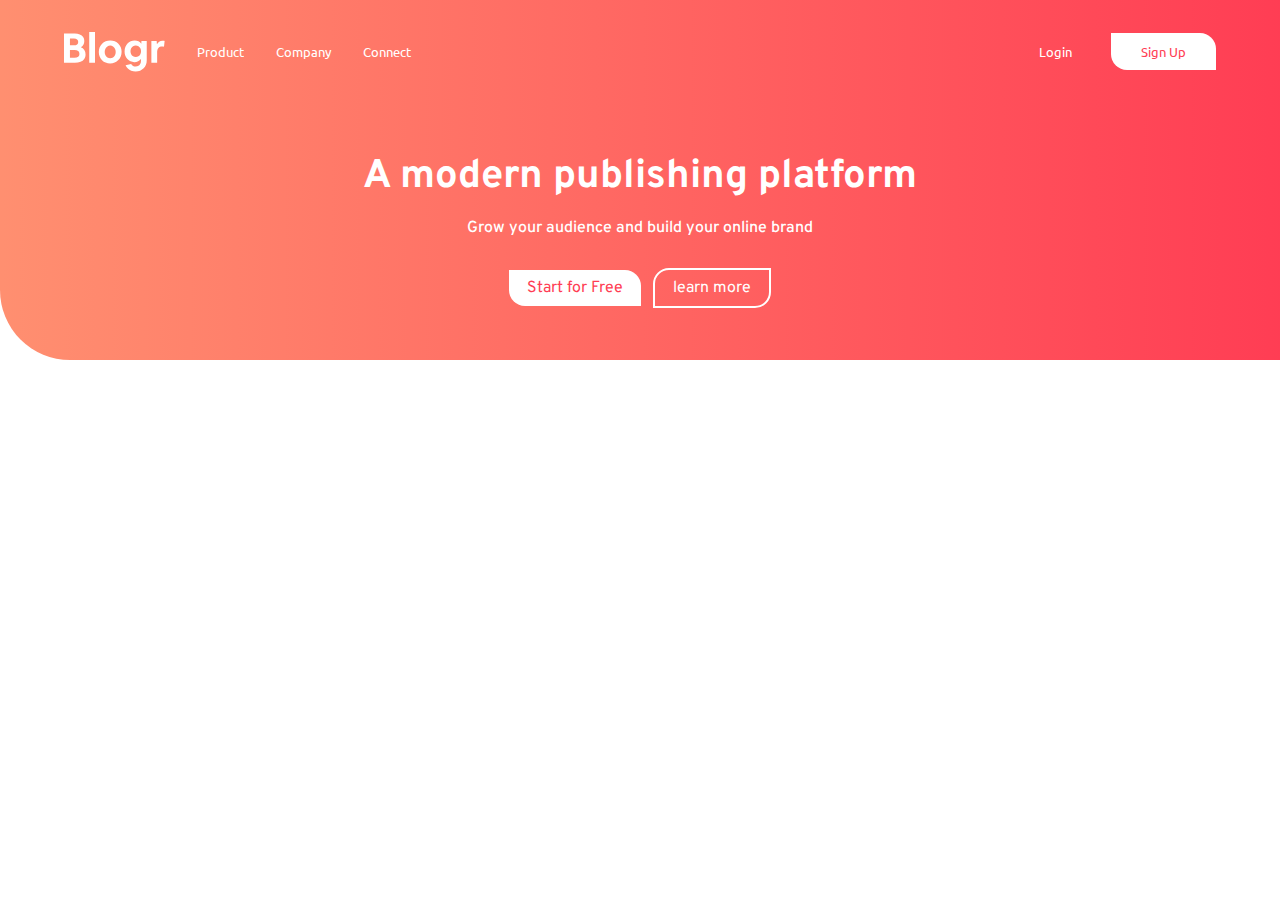
==== blogr-landing-page-main/index.html @ 1c1ccd76 "first commit" ====
<!DOCTYPE html>
<html lang="en">
<head>
  <meta charset="UTF-8">
  <meta name="viewport" content="width=device-width, initial-scale=1.0"> <!-- displays site properly based on user's device -->

  <link rel="icon" type="image/png" sizes="32x32" href="./images/favicon-32x32.png">
  <link rel="stylesheet" href="style.css">
  <link rel="preconnect" href="https://fonts.googleapis.com">
  <link rel="preconnect" href="https://fonts.gstatic.com" crossorigin>
  <link href="https://fonts.googleapis.com/css2?family=Overpass:wght@300;600&family=Ubuntu:wght@400;500;700&display=swap" rel="stylesheet">
  
  <title>Frontend Mentor | [Blogr]</title>

  <!-- Feel free to remove these styles or customise in your own stylesheet 👍 -->
  <style>

  </style>
</head>
<body>

  <header>
    <div class="header-container">
      <div class="navbar">
        <div class="nav">
          <img src="./images/logo.svg" alt="">
          <ul class="nav-links">
            <li>
              <a href="#">Product</a>
            </li>
            <li>
              <a href="#">Company</a>
            </li>
            <li>
              <a href="#">Connect</a>
            </li>
          </ul>
        </div>

        <div class="cta">
          <a href="#">Login</a>
          <a href="#" class="sign-up">Sign Up</a>
        </div>
      </div>
      <div class="main-hero">
        <h1>A modern publishing platform</h1>
        <p>Grow your audience and build your online brand</p>
        <div class="buttons">
          <a href="#" class="startBtn">Start for Free</a>
          <a href="#" class="learnBtn">learn more</a>
        </div>
      </div>
    </div>
  </header> 

  

  




  <script src="app.js"></script>
</body>
</html>
---- blogr-landing-page-main/style.css ----
:root {
  --CTA-text: hsl(356, 100%, 66%);
  --CTA-hover-background: hsl(355, 100%, 74%);
  --headings: hsl(208, 49%, 24%);
  --text: hsl(0, 0%, 100%);
  --footer-text: hsl(240, 2%, 79%);
  --body-copy: hsl(207, 13%, 34%);
  --footer-background: hsl(240, 10%, 16%);
  --nav-gradient-light-red: hsl(13, 100%, 72%);
  --nav-gradient-red: hsl(353, 100%, 62%);
  --bg-gradient-grey-blue: hsl(237, 17%, 21%);
  --bg-gradient-blue: hsl(237, 23%, 32%);

  --overpass-font: 'Overpass', sans-serif;
  --ubuntu-font: 'Ubuntu', sans-serif;
}

* {
  margin: 0;
  padding: 0;
  box-sizing: border-box;
}

html {
  font-size: 100%;
}

.header-container {
  padding: 2em 4em;
}
header .navbar {
  display: flex;
  justify-content: space-between;
  align-items: center;
  font-size: 0.8rem;
}

header .navbar .nav {
  display: flex;
}

header .navbar .nav .nav-links {
  display: flex;
  align-items: center;
}

header .navbar .nav .nav-links {
  list-style: none;
}

header .navbar img {
  margin-right: 16px;
}

header .navbar a {
  list-style: none;
  text-decoration: none;
  color: var(--text);
  font-family: var(--ubuntu-font);
  padding: 16px;
}

header {
 height: 40vh;
  border-bottom-left-radius: 70px;
  background: linear-gradient(to right, hsl(13, 100%, 72%), hsl(353, 100%, 62%));
}

header .cta .sign-up  {
  margin-left: 20px;
  background-color: var(--text);
  padding: 10px 30px;
  border-bottom-left-radius: 16px;
  border-top-right-radius: 16px;
  color: var(--nav-gradient-red)
}

.main-hero {
  text-align: center;
  margin: 5em;
  font-family: var(--overpass-font);
}

.main-hero h1 {
  font-size: 2.5rem;
  color: var(--text);
}

.main-hero p {
  margin-top: 1em;
  font-weight: 500;
  color: var(--text);
}

.main-hero .buttons {
  margin-top: 2.5em;
}

.buttons .startBtn, .learnBtn {
  text-decoration: none;
}

.buttons .startBtn {
  background-color: var(--text);
  padding: 8px 18px;
  border-bottom-left-radius: 16px;
  border-top-right-radius: 16px;
  color: var(--nav-gradient-red)
}

.buttons .learnBtn {
  border: 2px solid var(--text);
  padding: 8px 18px;
  margin-left: 0.5em;
  border-top-left-radius: 16px;
  border-bottom-right-radius: 16px;
  color: var(--text);
}
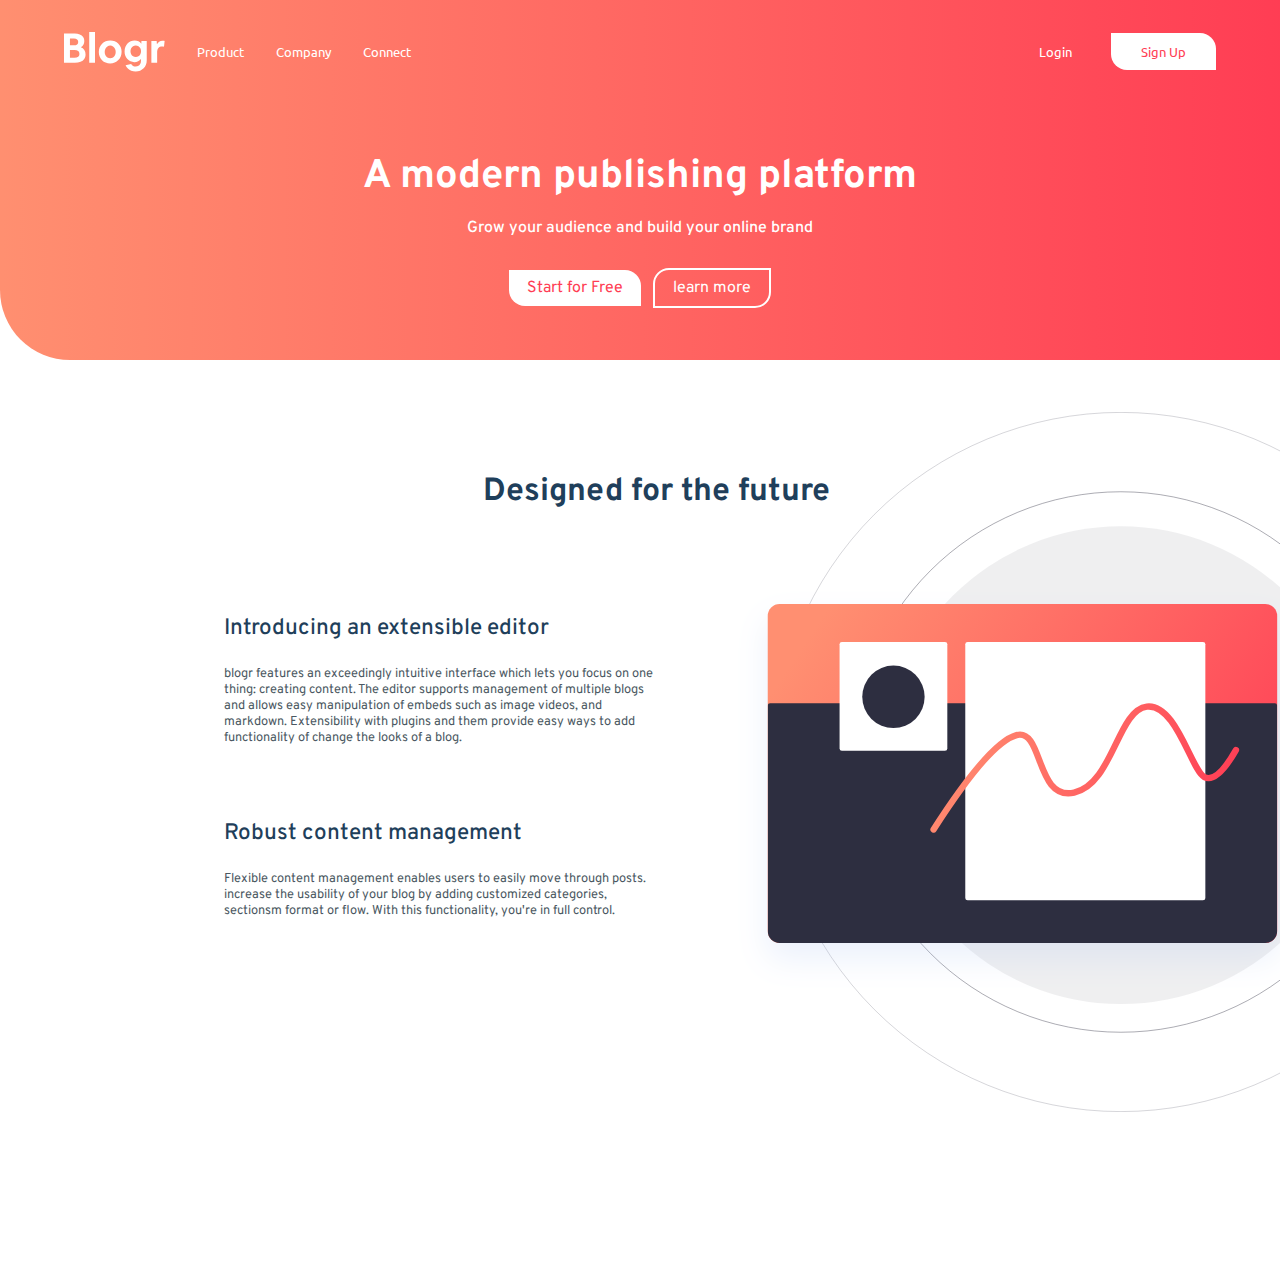
==== commit dfc57679: "main content added" ====
--- a/blogr-landing-page-main/index.html
+++ b/blogr-landing-page-main/index.html
@@ -53,6 +53,27 @@
     </div>
   </header> 
 
+  <section class="main">
+    <div class="main-container">
+      <div class="title">
+        <h2>Designed for the future</h2>
+      </div>
+      <div class="main-content">
+        <div class="left-column">
+          <span>Introducing an extensible editor</span>
+          <p>blogr features an exceedingly intuitive interface which lets you focus on one thing: creating content. The editor supports management of multiple blogs and allows easy manipulation of embeds such as image videos, and markdown. Extensibility with plugins and them provide easy ways to add functionality of change the looks of a blog.</p>
+          <span>Robust content management</span>
+          <p>Flexible content management enables users to easily move through posts. increase the usability of your blog by adding customized categories, sectionsm format or flow. With this functionality, you're in full control.</p>
+        </div>
+        <div class="right-column">
+          <img src="./images/illustration-editor-desktop.svg" alt="">
+        </div>
+      </div>
+    </div>
+  </section>
+
+
+
   
 
   
--- a/blogr-landing-page-main/style.css
+++ b/blogr-landing-page-main/style.css
@@ -118,4 +118,64 @@
   color: var(--text);
 }
 
+.main .main-container {
+  padding: 4em 0 4em 2em;
+  font-family: var(--overpass-font);
+  position: relative;
+}
 
+.main .main-container .title h2{
+  text-align: center;
+  margin-top: 1.5em;
+  font-size: 2rem;
+  color: var(--headings);
+  position: relative;
+  z-index: -1;
+}
+
+.main .main-content {
+  display: grid;
+  grid-template-columns: repeat(2, 50%);
+}
+
+.main {
+  overflow: hidden;
+}
+
+.main .main-content img {
+ position: relative;
+ height: 700px;
+ right: -80px;
+ top: -100px;
+ z-index: 3;
+}
+
+
+.main .main-content .left-column {
+  position: relative;
+  display: flex;
+  flex-direction: column;
+  margin-top: 5em;
+  margin-left: 12em;
+}
+
+.main .main-content .left-column span {
+  font-size: 1.4rem;
+  font-weight: 500;
+  color: var(--headings);
+  margin-bottom: 1em;
+  margin-top: 1em;
+}
+
+.main .main-content .left-column p {
+  font-size: 0.8rem;
+  margin-bottom: 4em;
+  color: var(--body-copy);
+}
+
+.under-main {
+  background-color: var(--bg-gradient-blue);
+  width: 100%;
+  display: flex;
+}
+
